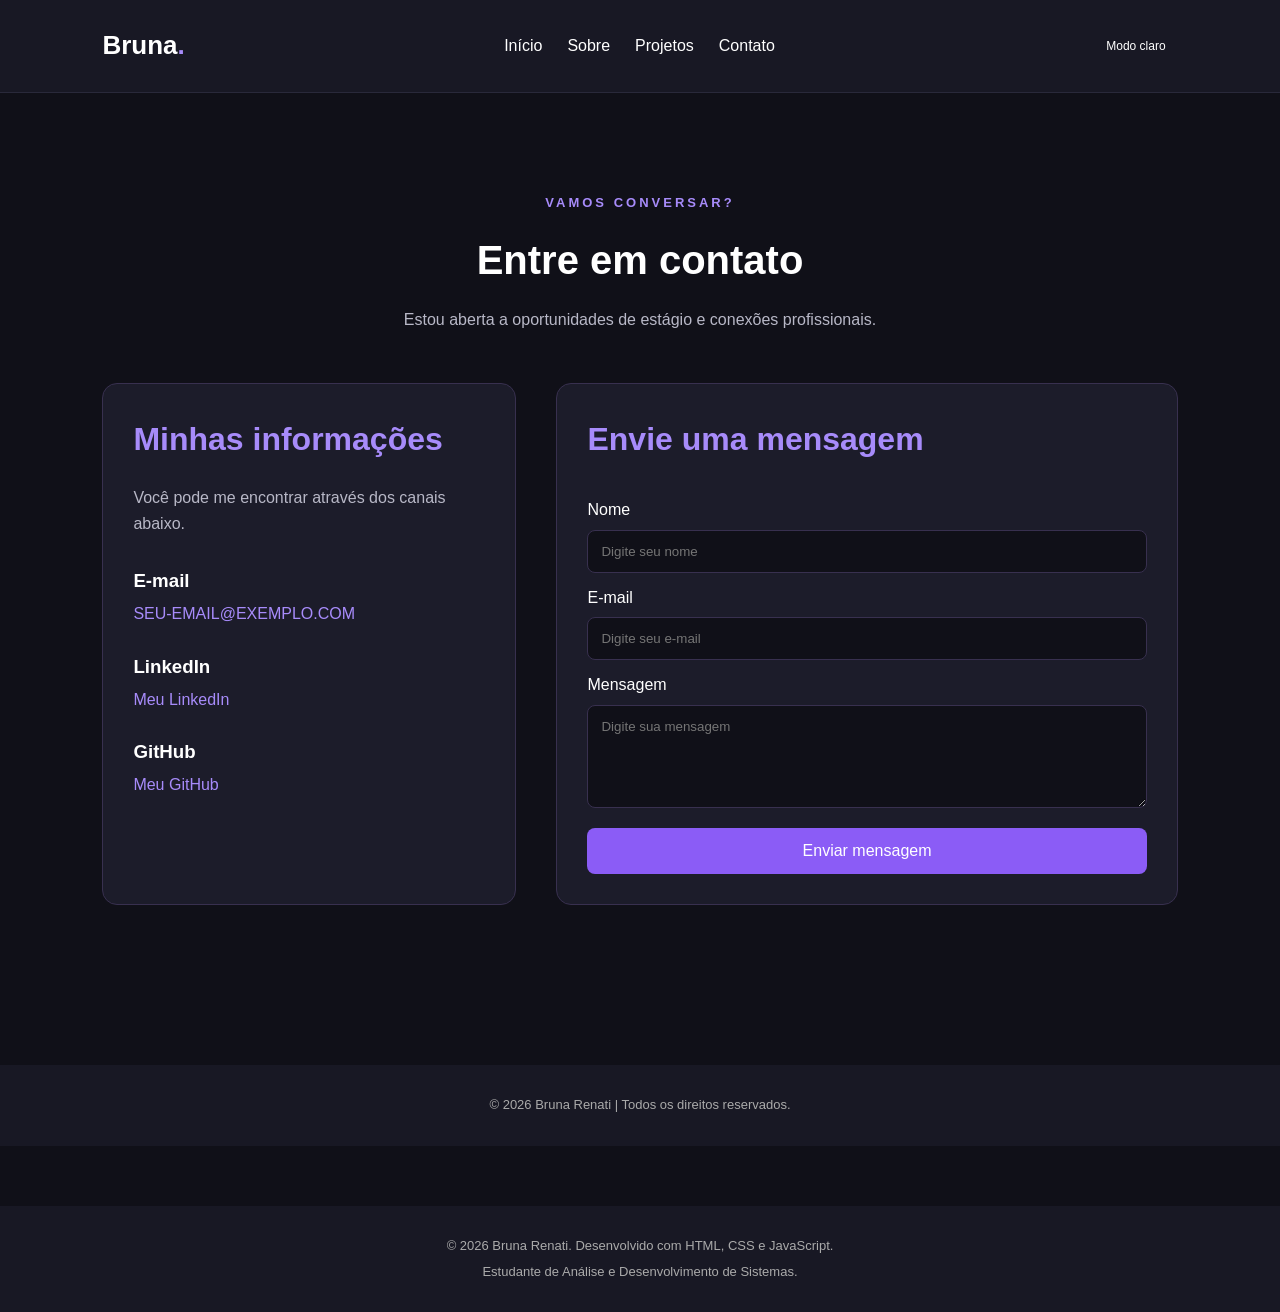
==== contato.html @ 649562fa "Add files via upload" ====
<!DOCTYPE html>
<html lang="pt-BR">

<head>
    <meta charset="UTF-8">
    <meta name="viewport" content="width=device-width, initial-scale=1.0">

    <title>Contato | Bruna Renati</title>
<link rel="preconnect" href="https://fonts.googleapis.com">
<link rel="preconnect" href="https://fonts.gstatic.com" crossorigin>

<link href="https://fonts.googleapis.com/css2?family=Poppins:wght@300;400;500;600;700;800&display=swap" rel="stylesheet">
    <link rel="stylesheet" href="style.css">
</head>

<body>

    <header>
    <h2 class="logo">Bruna<span>.</span></h2>

    <button class="menu-toggle" id="menu-toggle"
        aria-label="Abrir menu"
        aria-expanded="false">
        ☰
    </button>

    <nav id="menu">
        <a href="index.html">Início</a>
        <a href="sobre.html">Sobre</a>
        <a href="projetos.html">Projetos</a>
        <a href="contato.html">Contato</a>
    </nav>

    <button id="theme-toggle">☀️</button>
</header>

    <main>

        <section class="contato">

            <div class="titulo-contato">

                <p class="subtitulo">VAMOS CONVERSAR?</p>

                <h1>Entre em contato</h1>

                <p>
                    Estou aberta a oportunidades de estágio
                    e conexões profissionais.
                </p>

            </div>

            <div class="container-contato">

                <div class="informacoes-contato">

                    <h2>Minhas informações</h2>

                    <p>
                        Você pode me encontrar
                        através dos canais abaixo.
                    </p>

                    <div class="item-contato">
                        <h3>E-mail</h3>
                        <p>SEU-EMAIL@EXEMPLO.COM</p>
                    </div>

                    <div class="item-contato">
                        <h3>LinkedIn</h3>
                        <a href="https://www.linkedin.com/"
                           target="_blank">
                            Meu LinkedIn
                        </a>
                    </div>

                    <div class="item-contato">
                        <h3>GitHub</h3>
                        <a href="https://github.com/"
                           target="_blank">
                            Meu GitHub
                        </a>
                    </div>

                </div>

                <div class="formulario-contato">

                    <h2>Envie uma mensagem</h2>

                    <form id="formContato">

                        <label for="nome">Nome</label>

                        <input
                            type="text"
                            id="nome"
                            placeholder="Digite seu nome"
                            required
                        >

                        <label for="email">E-mail</label>

                        <input
                            type="email"
                            id="email"
                            placeholder="Digite seu e-mail"
                            required
                        >

                        <label for="mensagem">Mensagem</label>

                        <textarea
                            id="mensagem"
                            placeholder="Digite sua mensagem"
                            rows="5"
                            required
                        ></textarea>

                        <button type="submit">
                            Enviar mensagem
                        </button>

                    </form>

                </div>

            </div>

        </section>

    </main>

    <footer>
        <p>© 2026 Bruna Renati | Todos os direitos reservados.</p>
    </footer>

    <script src="script.js"></script>
<button id="topo" title="Voltar ao topo">↑</button>
<footer>
    <p>© 2026 Bruna Renati. Desenvolvido com HTML, CSS e JavaScript.</p>
    <p>Estudante de Análise e Desenvolvimento de Sistemas.</p>
</footer>
</body>
</html>
---- style.css ----
/* CONFIGURAÇÕES GERAIS */
body {
    font-family: 'Poppins', sans-serif;
}
* {
    margin: 0;
    padding: 0;
    box-sizing: border-box;
    scroll-behavior: smooth;
}

body {
    background-color: #101018;
    color: #ffffff;
    font-family: Arial, sans-serif;
    line-height: 1.6;
}

/* CABEÇALHO */

header {
    display: flex;
    justify-content: space-between;
    align-items: center;
    padding: 25px 8%;
    background-color: #181824;
    border-bottom: 1px solid #29293a;
}

header h2 {
    color: #a78bfa;
}

nav {
    display: flex;
    gap: 25px;
}

nav a {
    color: #ffffff;
    text-decoration: none;
    transition: 0.3s;
}

nav a:hover {
    color: #a78bfa;
}

/* SEÇÕES */

section {
    padding: 100px 8%;
}

section h2 {
    color: #a78bfa;
    font-size: 32px;
    margin-bottom: 25px;
}

/* INÍCIO */

#inicio {
    min-height: 80vh;
    display: flex;
    flex-direction: column;
    justify-content: center;
    align-items: flex-start;
}

#inicio h1 {
    font-size: 48px;
    max-width: 700px;
    margin-bottom: 20px;
}

#inicio p {
    color: #b8b8c7;
    font-size: 18px;
    margin-bottom: 30px;
}

#inicio a {
    background-color: #8b5cf6;
    color: white;
    padding: 13px 25px;
    border-radius: 8px;
    text-decoration: none;
    transition: 0.3s;
}

#inicio a:hover {
    background-color: #7c3aed;
    transform: translateY(-3px);
}

/* SOBRE */

#sobre p {
    color: #b8b8c7;
    max-width: 750px;
    font-size: 17px;
}

/* PROJETOS */

#projetos {
    background-color: #181824;
}

/* CONTATO */

#contato p {
    color: #b8b8c7;
}

/* RODAPÉ */

footer {
    background-color: #181824;
    text-align: center;
    padding: 25px;
    color: #88889a;
}

/* RESPONSIVIDADE */

@media (max-width: 768px) {

    header {
        flex-direction: column;
        gap: 20px;
    }

    nav {
        flex-wrap: wrap;
        justify-content: center;
        gap: 15px;
    }

    section {
        padding: 70px 6%;
    }

    #inicio h1 {
        font-size: 34px;
    }

    section h2 {
        font-size: 27px;
    }
}

@media (max-width: 480px) {

    nav {
        gap: 12px;
    }

    nav a {
        font-size: 14px;
    }

    #inicio h1 {
        font-size: 29px;
    }

    #inicio p {
        font-size: 16px;
    }
}
nav a.active {
    color: #a78bfa;
    border-bottom: 2px solid #a78bfa;
    padding-bottom: 5px;
}

/* LOGO */

.logo {
    color: #ffffff;
    font-size: 26px;
}

.logo span {
    color: #a78bfa;
}

/* PÁGINA INICIAL */

.inicio {
    min-height: 80vh;
    display: flex;
    align-items: center;
    justify-content: space-between;
    gap: 50px;
}

.conteudo {
    max-width: 600px;
}

.subtitulo {
    color: #a78bfa;
    letter-spacing: 3px;
    font-size: 13px;
    font-weight: bold;
    margin-bottom: 15px;
}

.conteudo h1 {
    font-size: 60px;
    margin-bottom: 5px;
}

.conteudo h2 {
    color: #b8b8c7;
    font-size: 28px;
    margin-bottom: 20px;
}

.conteudo h2 span {
    color: #a78bfa;
}

.descricao {
    color: #b8b8c7;
    line-height: 1.8;
    margin-bottom: 30px;
}

/* BOTÕES */

.botoes {
    display: flex;
    gap: 15px;
    flex-wrap: wrap;
}

.botao {
    display: inline-block;
    background: #8b5cf6;
    color: white;
    padding: 13px 22px;
    border-radius: 8px;
    text-decoration: none;
    transition: 0.3s;
}

.botao:hover {
    background: #7c3aed;
    transform: translateY(-3px);
}

.botao.secundario {
    background: transparent;
    border: 1px solid #8b5cf6;
}

.botao.secundario:hover {
    background: #8b5cf6;
}

/* DESTAQUE */

.destaque {
    width: 300px;
    min-width: 250px;
    padding: 35px;
    text-align: center;
    background: #1c1c2a;
    border: 1px solid #38304f;
    border-radius: 20px;
    box-shadow: 0 0 35px rgba(139, 92, 246, 0.12);
}

.icone {
    font-size: 65px;
    color: #a78bfa;
    margin-bottom: 20px;
}

.destaque h3 {
    margin-bottom: 12px;
    color: #ffffff;
}

.destaque p {
    color: #b8b8c7;
}

/* RESPONSIVIDADE */

@media (max-width: 768px) {

    .inicio {
        flex-direction: column;
        align-items: flex-start;
    }

    .conteudo h1 {
        font-size: 42px;
    }

    .conteudo h2 {
        font-size: 23px;
    }

    .destaque {
        width: 100%;
    }
}

/* PÁGINA DE PROJETOS */

.projetos {
    min-height: 80vh;
}

.titulo-projetos {
    text-align: center;
    margin-bottom: 50px;
}

.titulo-projetos h1 {
    font-size: 42px;
    margin-bottom: 15px;
}

.titulo-projetos p {
    color: #b8b8c7;
}

/* CONTAINER DOS CARDS */

.container-projetos {
    display: grid;
    grid-template-columns: repeat(3, 1fr);
    gap: 25px;
}

/* CARD */

.card-projeto {
    background: #1c1c2a;
    border: 1px solid #38304f;
    padding: 30px;
    border-radius: 15px;
    transition: 0.3s;
}

.card-projeto:hover {
    transform: translateY(-8px);
    border-color: #a78bfa;
    box-shadow: 0 8px 25px rgba(139, 92, 246, 0.15);
}

/* ÍCONE */

.card-icone {
    font-size: 40px;
    color: #a78bfa;
    margin-bottom: 20px;
}

/* TÍTULOS E DESCRIÇÕES */

.card-projeto h2 {
    font-size: 22px;
    margin-bottom: 15px;
    color: #ffffff;
}

.card-projeto p {
    color: #b8b8c7;
    font-size: 15px;
    margin-bottom: 20px;
}

/* TECNOLOGIAS */

.tecnologias {
    display: flex;
    flex-wrap: wrap;
    gap: 8px;
    margin-bottom: 25px;
}

.tecnologias span {
    background: #302448;
    color: #c4b5fd;
    padding: 6px 12px;
    border-radius: 20px;
    font-size: 12px;
}

/* LINK */

.link-projeto {
    color: #a78bfa;
    text-decoration: none;
    font-weight: bold;
}

.link-projeto:hover {
    color: #ffffff;
}

/* RESPONSIVIDADE */

@media (max-width: 900px) {

    .container-projetos {
        grid-template-columns: repeat(2, 1fr);
    }

}

@media (max-width: 600px) {

    .container-projetos {
        grid-template-columns: 1fr;
    }

    .titulo-projetos h1 {
        font-size: 32px;
    }

}

/* PÁGINA SOBRE */

.sobre {
    min-height: 70vh;
}

.titulo-sobre {
    text-align: center;
    margin-bottom: 45px;
}

.titulo-sobre h1,
.titulo-sobre h2 {
    font-size: 38px;
    color: #ffffff;
}

.titulo-sobre > p:last-child {
    color: #b8b8c7;
    margin-top: 10px;
}

/* CONTEÚDO SOBRE */

.conteudo-sobre {
    display: grid;
    grid-template-columns: 1.5fr 1fr;
    gap: 50px;
    align-items: center;
}

.texto-sobre h2 {
    color: #a78bfa;
    font-size: 25px;
    margin-bottom: 20px;
}

.texto-sobre p {
    color: #b8b8c7;
    line-height: 1.9;
    margin-bottom: 18px;
}

/* CARD OBJETIVO */

.card-objetivo {
    background: #1c1c2a;
    border: 1px solid #38304f;
    border-radius: 15px;
    padding: 35px;
    text-align: center;
    transition: 0.3s;
}

.card-objetivo:hover {
    transform: translateY(-5px);
    border-color: #a78bfa;
}

.icone-sobre {
    color: #a78bfa;
    font-size: 55px;
    margin-bottom: 15px;
}

.card-objetivo h3 {
    color: #ffffff;
    margin-bottom: 15px;
}

.card-objetivo p {
    color: #b8b8c7;
    line-height: 1.7;
}

/* HABILIDADES */

.habilidades {
    background: #181824;
}

.grid-habilidades {
    display: grid;
    grid-template-columns: repeat(3, 1fr);
    gap: 20px;
}

.habilidade {
    background: #242434;
    padding: 25px;
    border-radius: 12px;
    border: 1px solid #38304f;
    transition: 0.3s;
}

.habilidade:hover {
    border-color: #a78bfa;
    transform: translateY(-5px);
}

.habilidade h3 {
    color: #a78bfa;
    margin-bottom: 10px;
}

.habilidade p {
    color: #b8b8c7;
    font-size: 14px;
}

/* RESPONSIVIDADE */

@media (max-width: 768px) {

    .conteudo-sobre {
        grid-template-columns: 1fr;
    }

    .grid-habilidades {
        grid-template-columns: repeat(2, 1fr);
    }

    .titulo-sobre h1,
    .titulo-sobre h2 {
        font-size: 30px;
    }

}

@media (max-width: 480px) {

    .grid-habilidades {
        grid-template-columns: 1fr;
    }

}


/* PÁGINA DE CONTATO */

.contato {
    min-height: 80vh;
}

.titulo-contato {
    text-align: center;
    margin-bottom: 50px;
}

.titulo-contato h1 {
    font-size: 40px;
    margin-bottom: 15px;
}

.titulo-contato > p:last-child {
    color: #b8b8c7;
}

/* CONTAINER */

.container-contato {
    display: grid;
    grid-template-columns: 1fr 1.5fr;
    gap: 40px;
}

/* INFORMAÇÕES */

.informacoes-contato {
    background: #1c1c2a;
    padding: 30px;
    border-radius: 15px;
    border: 1px solid #38304f;
}

.informacoes-contato h2,
.formulario-contato h2 {
    margin-bottom: 20px;
    color: #a78bfa;
}

.informacoes-contato > p {
    color: #b8b8c7;
    margin-bottom: 30px;
}

.item-contato {
    margin-bottom: 25px;
}

.item-contato h3 {
    color: #ffffff;
    margin-bottom: 5px;
}

.item-contato p,
.item-contato a {
    color: #a78bfa;
    text-decoration: none;
}

/* FORMULÁRIO */

.formulario-contato {
    background: #1c1c2a;
    padding: 30px;
    border-radius: 15px;
    border: 1px solid #38304f;
}

.formulario-contato form {
    display: flex;
    flex-direction: column;
}

.formulario-contato label {
    color: #ffffff;
    margin: 12px 0 7px;
}

.formulario-contato input,
.formulario-contato textarea {
    background: #101018;
    border: 1px solid #38304f;
    border-radius: 8px;
    padding: 13px;
    color: #ffffff;
    font-family: Arial, sans-serif;
    outline: none;
}

.formulario-contato input:focus,
.formulario-contato textarea:focus {
    border-color: #a78bfa;
}

.formulario-contato textarea {
    resize: vertical;
}

/* BOTÃO */

.formulario-contato button {
    background: #8b5cf6;
    color: #ffffff;
    border: none;
    padding: 14px;
    margin-top: 20px;
    border-radius: 8px;
    cursor: pointer;
    font-size: 16px;
    transition: 0.3s;
}

.formulario-contato button:hover {
    background: #7c3aed;
}

/* RESPONSIVIDADE */

@media (max-width: 768px) {

    .container-contato {
        grid-template-columns: 1fr;
    }

    .titulo-contato h1 {
        font-size: 32px;
    }

}
/* Botões do cabeçalho */
.menu-toggle,
#theme-toggle {
    background: transparent;
    border: none;
    color: #fff;
    font-size: 24px;
    cursor: pointer;
}

.menu-toggle {
    display: none;
}

/* Menu para celular */
@media (max-width: 768px) {
    header {
        flex-direction: row;
        justify-content: space-between;
        position: relative;
    }

    .menu-toggle {
        display: block;
    }

    header nav {
        display: none;
        position: absolute;
        top: 100%;
        left: 0;
        width: 100%;
        background: #181824;
        flex-direction: column;
        padding: 20px;
        z-index: 10;
    }

    header nav.open {
        display: flex;
    }

    header nav a {
        padding: 10px;
    }
}

/* TEMA CLARO */
#theme-toggle {
    font-size: 12px;
    padding: 8px 12px;
}


body.light-theme {
    background: #f4f1fa;
    color: #242033;
}

body.light-theme header,
body.light-theme .project-card,
body.light-theme .about-card,
body.light-theme .contact-card {
    background: #ffffff;
    color: #242033;
}

body.light-theme header nav a {
    color: #242033;
}

body.light-theme p {
    color: #514b60;
}

body.light-theme input,
body.light-theme textarea {
    background: #ffffff;
    color: #242033;
    border-color: #ccc;
}

body.light-theme #theme-toggle,
body.light-theme .menu-toggle {
    color: #242033;
}

@media (max-width: 768px) {
    body.light-theme header nav {
        background: #ffffff;
    }
}

.reveal {
    opacity: 0;
    transform: translateY(25px);
    transition: all 0.7s ease;
}

.reveal.visible {
    opacity: 1;
    transform: translateY(0);
}

#topo {
    position: fixed;
    bottom: 25px;
    right: 25px;
    width: 45px;
    height: 45px;
    border: none;
    border-radius: 50%;
    background: #8b5cf6;
    color: white;
    font-size: 25px;
    cursor: pointer;
    display: none;
    z-index: 20;
}

#topo:hover {
    background: #a78bfa;
}

.btn {
    display: inline-block;
    padding: 12px 25px;
    background: #8b5cf6;
    color: white;
    text-decoration: none;
    border-radius: 8px;
    font-weight: 600;
    transition: 0.3s;
}

.btn:hover {
    background: #a78bfa;
    transform: translateY(-3px);
}

.btn-outline {
    background: transparent;
    border: 2px solid #8b5cf6;
    color: #a78bfa;
}

.btn-outline:hover {
    background: #8b5cf6;
    color: white;
}

.project-card {
    background: #181824;
    border: 1px solid #29293a;
    border-radius: 15px;
    padding: 25px;
    transition: 0.3s;
}

.project-card:hover {
    transform: translateY(-8px);
    border-color: #8b5cf6;
    box-shadow: 0 10px 30px rgba(139, 92, 246, 0.15);
}

.project-card h3 {
    color: #a78bfa;
    margin-bottom: 12px;
}

.project-card p {
    color: #c4c4d4;
    line-height: 1.7;
}

footer {
    background: #181824;
    text-align: center;
    padding: 25px;
    margin-top: 60px;
    color: #aaa;
    font-size: 13px;
}

footer p {
    margin: 5px;
}
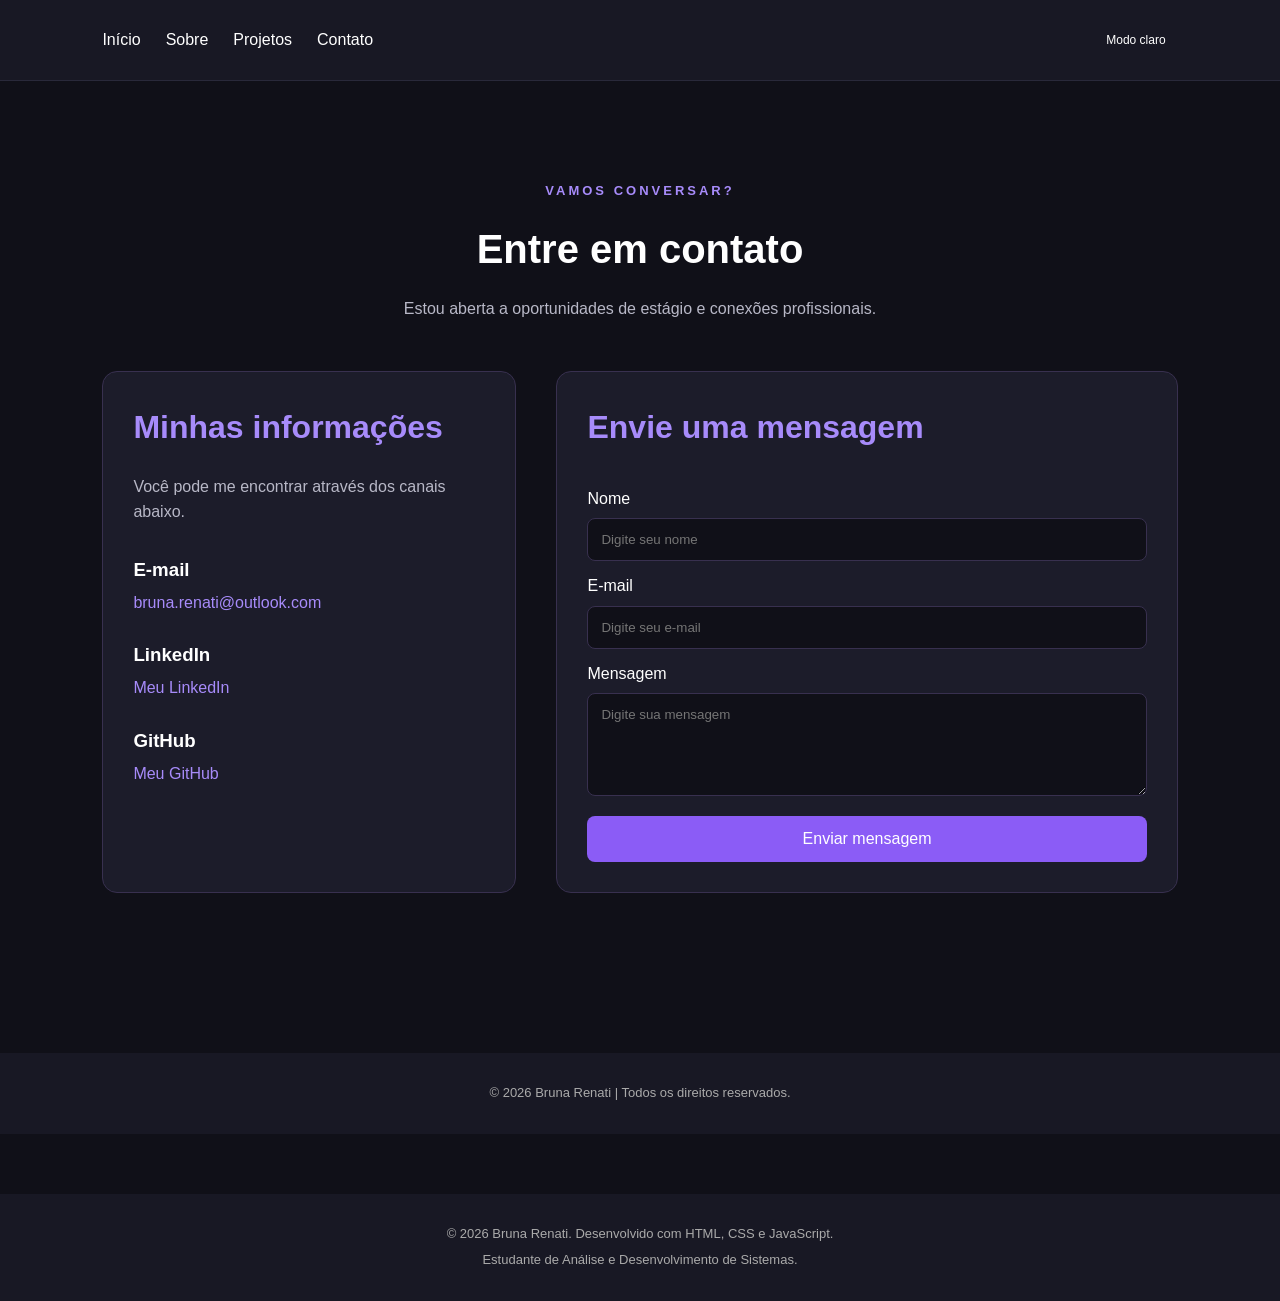
==== commit f85e3063: "Add files via upload" ====
--- a/contato.html
+++ b/contato.html
@@ -17,7 +17,7 @@
 <body>
 
     <header>
-    <h2 class="logo">Bruna<span>.</span></h2>
+    
 
     <button class="menu-toggle" id="menu-toggle"
         aria-label="Abrir menu"
@@ -32,7 +32,7 @@
         <a href="contato.html">Contato</a>
     </nav>
 
-    <button id="theme-toggle">☀️</button>
+   <button id="theme-toggle">Modo claro</button>
 </header>
 
     <main>
@@ -65,7 +65,7 @@
 
                     <div class="item-contato">
                         <h3>E-mail</h3>
-                        <p>SEU-EMAIL@EXEMPLO.COM</p>
+                        <p>bruna.renati@outlook.com</p>
                     </div>
 
                     <div class="item-contato">
@@ -78,7 +78,7 @@
 
                     <div class="item-contato">
                         <h3>GitHub</h3>
-                        <a href="https://github.com/"
+                        <a href="https://github.com/BrunaRenati"
                            target="_blank">
                             Meu GitHub
                         </a>
